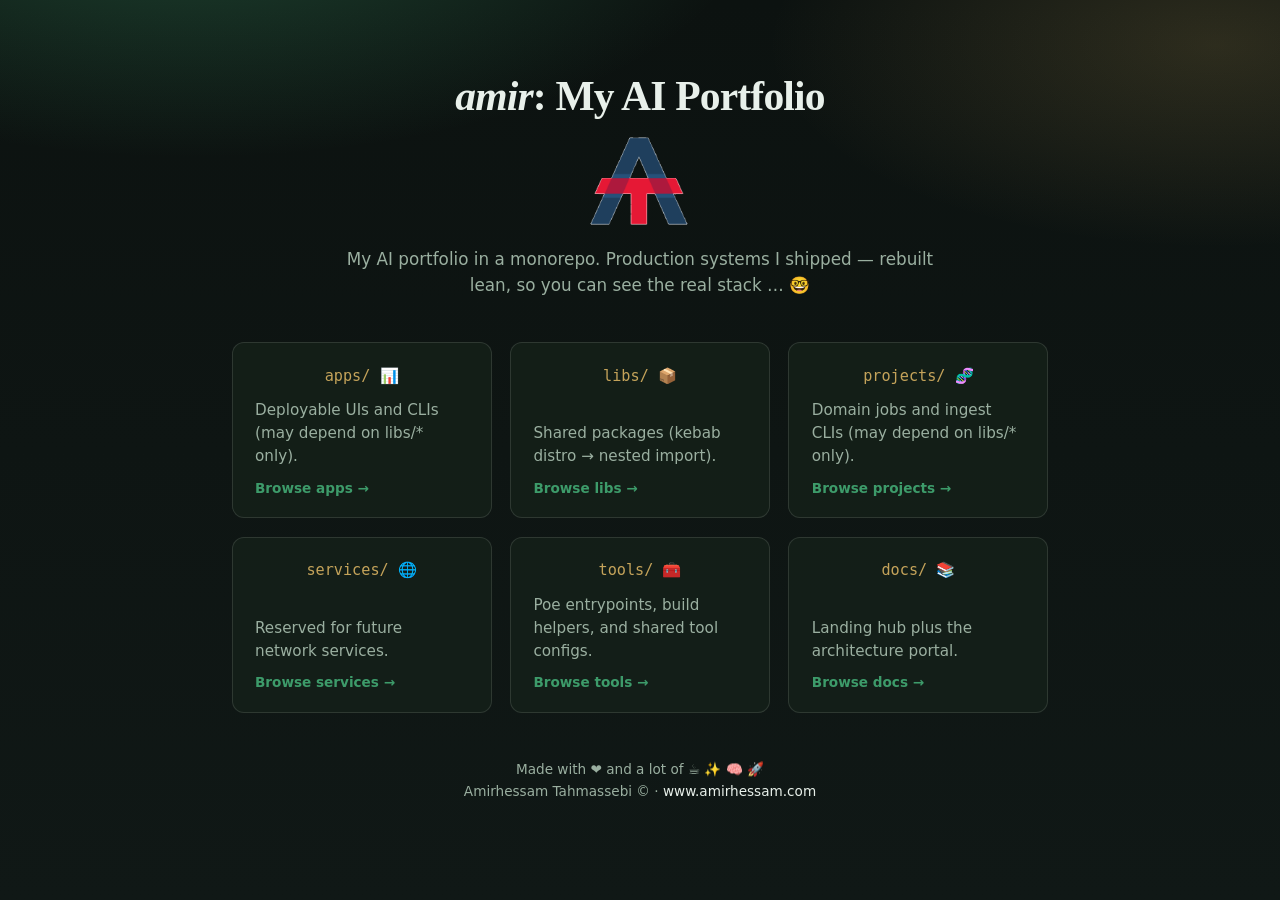
==== index.html @ 41a73098 "Fix readme + docs ..." ====
<!-- GitHub Pages branch-root shim. Edit docs/landing/index.html; keep paths in sync. -->
<!DOCTYPE html>
<html lang="en">
  <head>
    <meta charset="utf-8" />
    <meta name="viewport" content="width=device-width, initial-scale=1" />
    <title>amir: My AI Portfolio</title>
    <meta
      name="description"
      content="My AI portfolio in a monorepo — production systems I shipped, rebuilt lean so you can see the real stack."
    />
    <link rel="stylesheet" href="docs/landing/css/landing.css" />
    <link rel="icon" type="image/png" href="docs/landing/img/logo_color_clear.png" />
    <link rel="apple-touch-icon" href="docs/landing/img/logo_color_clear.png" />
  </head>
  <body>
    <main>
      <header class="brand">
        <h1><em>amir</em>: My AI Portfolio</h1>
        <img
          class="mark"
          src="docs/landing/img/logo_color_clear.png"
          alt="amir logo"
          width="104"
          height="104"
        />
        <p>
          My AI portfolio in a monorepo. Production systems I shipped — rebuilt lean, so you can see
          the real stack … 🤓
        </p>
      </header>

      <section class="cards" aria-label="Monorepo topology">
        <a class="card" href="docs/landing/apps/index.html">
          <p class="path">apps/ 📊</p>
          <p>Deployable UIs and CLIs (may depend on libs/* only).</p>
          <span>Browse apps →</span>
        </a>

        <a class="card" href="docs/landing/libs/index.html">
          <p class="path">libs/ 📦</p>
          <p>Shared packages (kebab distro → nested import).</p>
          <span>Browse libs →</span>
        </a>

        <a class="card" href="docs/landing/projects/index.html">
          <p class="path">projects/ 🧬</p>
          <p>Domain jobs and ingest CLIs (may depend on libs/* only).</p>
          <span>Browse projects →</span>
        </a>

        <a class="card" href="docs/landing/services/index.html">
          <p class="path">services/ 🌐</p>
          <p>Reserved for future network services.</p>
          <span>Browse services →</span>
        </a>

        <a class="card" href="docs/landing/tools/index.html">
          <p class="path">tools/ 🧰</p>
          <p>Poe entrypoints, build helpers, and shared tool configs.</p>
          <span>Browse tools →</span>
        </a>

        <a class="card" href="docs/landing/docs/index.html">
          <p class="path">docs/ 📚</p>
          <p>Landing hub plus the architecture portal.</p>
          <span>Browse docs →</span>
        </a>
      </section>

      <footer>
        <p>Made with ❤️ and a lot of ☕️ ✨ 🧠 🚀</p>
        <p>
          Amirhessam Tahmassebi © ·
          <a href="https://www.amirhessam.com">www.amirhessam.com</a>
        </p>
      </footer>
    </main>
  </body>
</html>
---- docs/landing/css/landing.css ----
:root {
  --bg: #0c1210;
  --surface: #152019;
  --text: #e8f0ea;
  --muted: #9aafa0;
  --accent: #3d9b6a;
  --accent-2: #c4a35a;
  --border: rgba(232, 240, 234, 0.12);
}

* {
  box-sizing: border-box;
}

body {
  margin: 0;
  min-height: 100vh;
  font-family: "Iowan Old Style", "Palatino Linotype", Palatino, Georgia, serif;
  color: var(--text);
  background:
    radial-gradient(ellipse 80% 50% at 15% -10%, rgba(61, 155, 106, 0.35), transparent 55%),
    radial-gradient(ellipse 70% 45% at 95% 5%, rgba(196, 163, 90, 0.18), transparent 50%),
    linear-gradient(180deg, #0c1210 0%, #101816 100%);
}

main {
  width: min(980px, calc(100% - 2.5rem));
  margin: 0 auto;
  padding: 4.5rem 0 3rem;
}

.brand {
  text-align: center;
  margin-bottom: 2.75rem;
}

.brand .mark {
  display: block;
  width: clamp(4.5rem, 12vw, 6.5rem);
  height: auto;
  margin: 0 auto 1rem;
}

.brand h1 {
  margin: 0 0 1rem;
  font-size: clamp(1.9rem, 4vw, 2.6rem);
  letter-spacing: -0.02em;
  font-weight: 700;
}

.brand p {
  margin: 0 auto;
  max-width: 38rem;
  color: var(--muted);
  line-height: 1.55;
  font-family: "Segoe UI", system-ui, -apple-system, sans-serif;
  font-size: 1.05rem;
}

.crumb {
  display: flex;
  justify-content: center;
  gap: 0.45rem;
  margin: 0 0 1.25rem;
  font-family: "Segoe UI", system-ui, -apple-system, sans-serif;
  font-size: 0.9rem;
  color: var(--muted);
}

.crumb a {
  color: var(--accent);
  text-decoration: none;
}

.crumb a:hover {
  text-decoration: underline;
}

.section-head {
  text-align: center;
  margin-bottom: 1.75rem;
  font-family: "Segoe UI", system-ui, -apple-system, sans-serif;
}

.section-head h2 {
  margin: 0 0 0.4rem;
  font-size: clamp(1.35rem, 3vw, 1.75rem);
  font-family: ui-monospace, "SF Mono", Menlo, Consolas, monospace;
  color: var(--accent-2);
  letter-spacing: 0.02em;
}

.section-head p {
  margin: 0 auto;
  max-width: 34rem;
  color: var(--muted);
  line-height: 1.5;
  font-size: 0.98rem;
}

.cards {
  display: flex;
  flex-wrap: wrap;
  justify-content: center;
  gap: 1.15rem;
}

.card {
  display: flex;
  flex-direction: column;
  flex: 0 1 260px;
  width: 260px;
  gap: 0.75rem;
  padding: 1.35rem 1.4rem;
  background: color-mix(in srgb, var(--surface) 90%, transparent);
  border: 1px solid var(--border);
  border-radius: 12px;
  text-decoration: none;
  color: inherit;
  transition: border-color 0.2s ease, transform 0.2s ease;
  font-family: "Segoe UI", system-ui, -apple-system, sans-serif;
}

.card:hover {
  border-color: color-mix(in srgb, var(--accent) 70%, white);
  transform: translateY(-2px);
}

.card h2,
.card h3 {
  margin: 0;
  font-size: 1.12rem;
  text-align: center;
  font-family: "Iowan Old Style", Palatino, Georgia, serif;
}

.card .path {
  margin: 0;
  text-align: center;
  font-family: ui-monospace, "SF Mono", Menlo, Consolas, monospace;
  font-size: 0.95rem;
  color: var(--accent-2);
}

.card p {
  margin: 0;
  flex: 1;
  color: var(--muted);
  font-size: 0.95rem;
  line-height: 1.5;
}

.card span {
  font-size: 0.85rem;
  font-weight: 600;
  color: var(--accent);
}

.empty {
  margin: 0 auto;
  padding: 1.15rem 1.25rem;
  border: 1px dashed var(--border);
  border-radius: 12px;
  color: var(--muted);
  font-size: 0.95rem;
  line-height: 1.5;
  max-width: 36rem;
  text-align: center;
  font-family: "Segoe UI", system-ui, -apple-system, sans-serif;
}

footer {
  margin-top: 3rem;
  text-align: center;
  color: var(--muted);
  font-size: 0.85rem;
  font-family: "Segoe UI", system-ui, -apple-system, sans-serif;
}

footer p {
  margin: 0.35rem 0;
}

footer a {
  color: var(--text);
  text-decoration: none;
}

footer a:hover {
  color: var(--accent);
  text-decoration: underline;
}
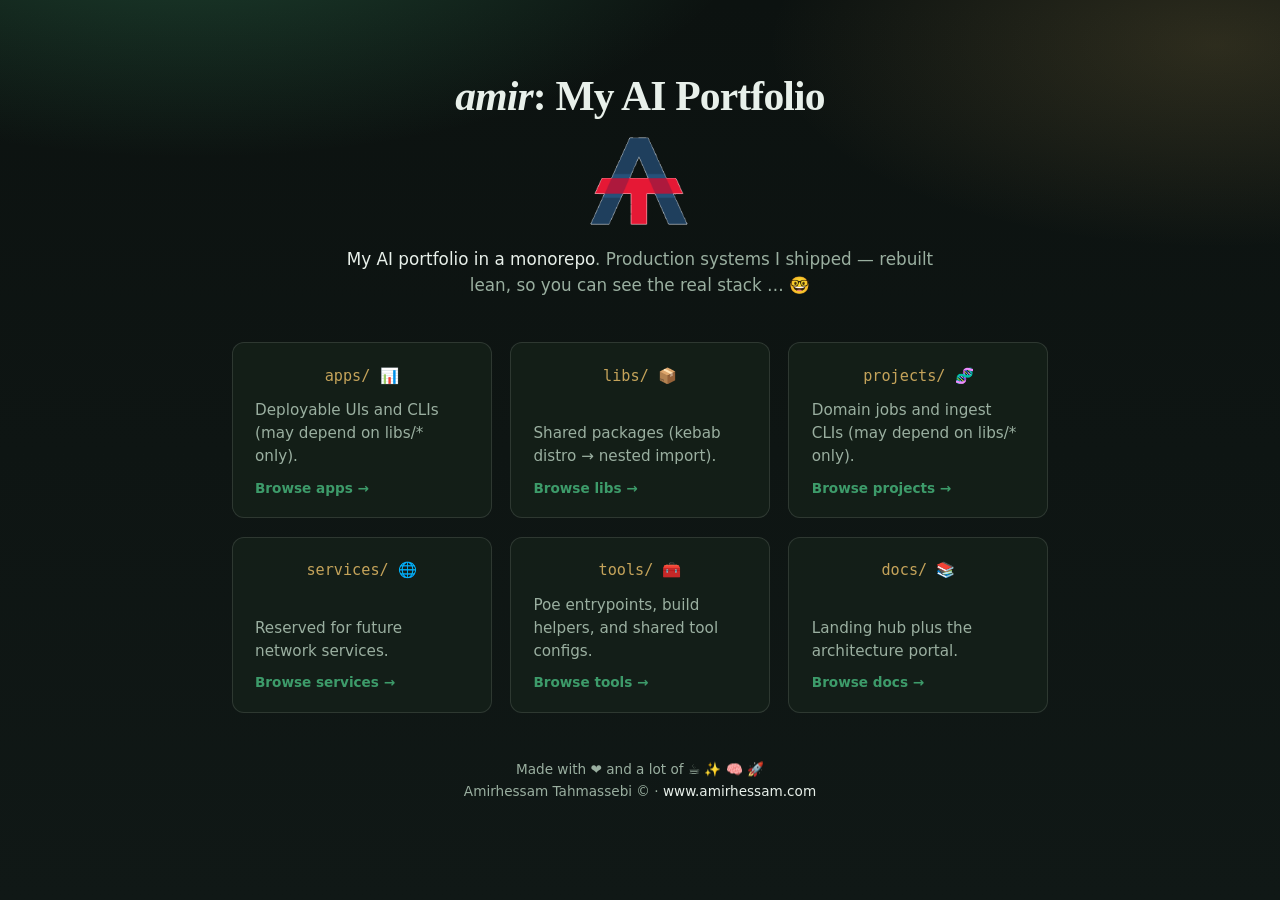
==== commit 2b658699: "Add github link to docs ..." ====
--- a/index.html
+++ b/index.html
@@ -25,8 +25,8 @@
           height="104"
         />
         <p>
-          My AI portfolio in a monorepo. Production systems I shipped — rebuilt lean, so you can see
-          the real stack … 🤓
+          <a href="https://github.com/amirhessam88/amir">My AI portfolio in a monorepo</a>.
+          Production systems I shipped — rebuilt lean, so you can see the real stack … 🤓
         </p>
       </header>
 
--- a/docs/landing/css/landing.css
+++ b/docs/landing/css/landing.css
@@ -55,6 +55,16 @@
   line-height: 1.55;
   font-family: "Segoe UI", system-ui, -apple-system, sans-serif;
   font-size: 1.05rem;
+}
+
+.brand p a {
+  color: var(--text);
+  text-decoration: none;
+}
+
+.brand p a:hover {
+  color: var(--accent);
+  text-decoration: underline;
 }
 
 .crumb {
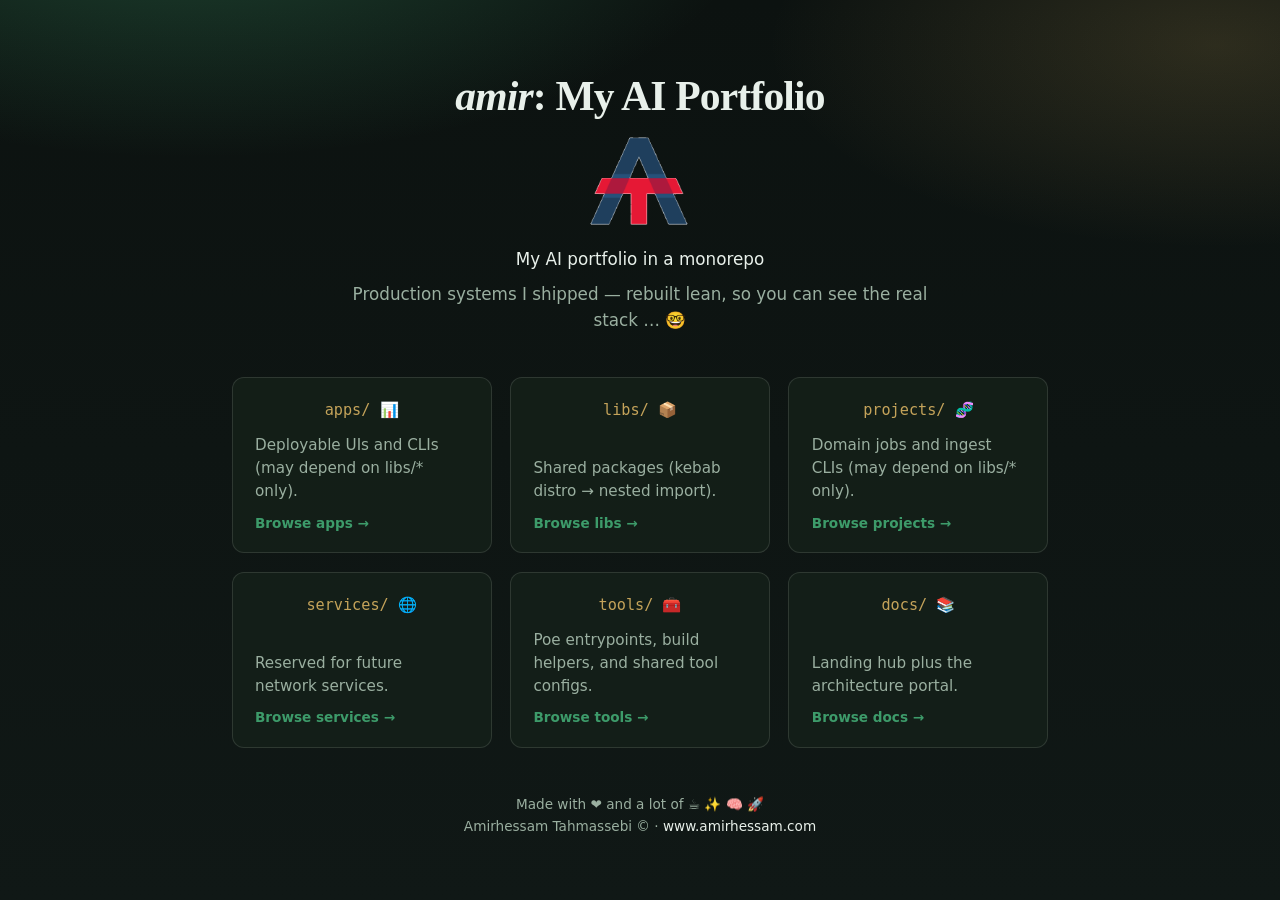
==== commit d0c495eb: "Abstract rag backends ..." ====
--- a/index.html
+++ b/index.html
@@ -25,7 +25,9 @@
           height="104"
         />
         <p>
-          <a href="https://github.com/amirhessam88/amir">My AI portfolio in a monorepo</a>.
+          <a href="https://github.com/amirhessam88/amir">My AI portfolio in a monorepo</a>
+        </p>
+        <p>
           Production systems I shipped — rebuilt lean, so you can see the real stack … 🤓
         </p>
       </header>
--- a/docs/landing/css/landing.css
+++ b/docs/landing/css/landing.css
@@ -55,6 +55,10 @@
   line-height: 1.55;
   font-family: "Segoe UI", system-ui, -apple-system, sans-serif;
   font-size: 1.05rem;
+}
+
+.brand p + p {
+  margin-top: 0.55rem;
 }
 
 .brand p a {
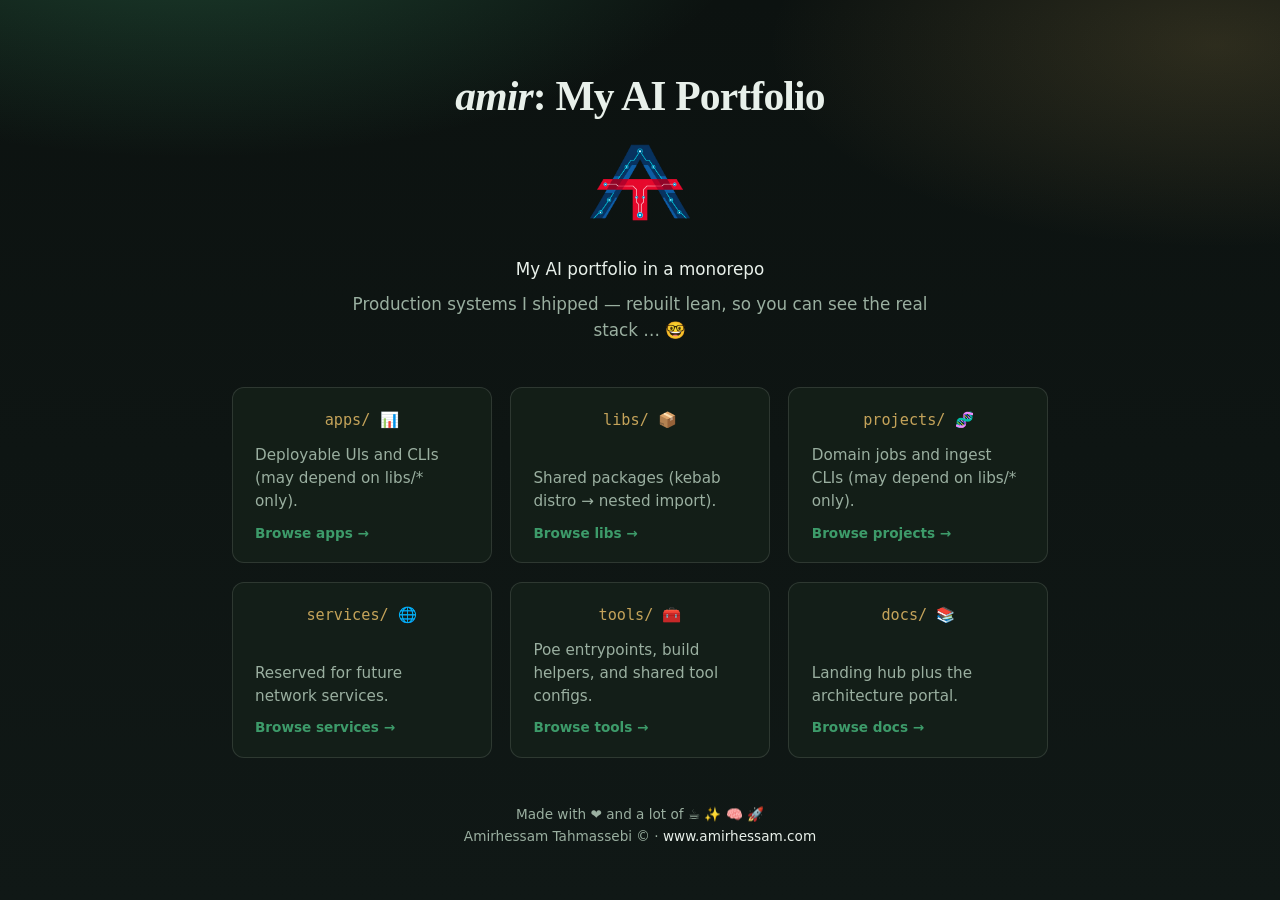
==== commit f1b00bc8: "Fix docs logo ..." ====
--- a/index.html
+++ b/index.html
@@ -10,8 +10,8 @@
       content="My AI portfolio in a monorepo — production systems I shipped, rebuilt lean so you can see the real stack."
     />
     <link rel="stylesheet" href="docs/landing/css/landing.css" />
-    <link rel="icon" type="image/png" href="docs/landing/img/logo_color_clear.png" />
-    <link rel="apple-touch-icon" href="docs/landing/img/logo_color_clear.png" />
+    <link rel="icon" type="image/png" href="assets/img/logo_color_clear.png" />
+    <link rel="apple-touch-icon" href="assets/img/logo_color_clear.png" />
   </head>
   <body>
     <main>
@@ -19,7 +19,7 @@
         <h1><em>amir</em>: My AI Portfolio</h1>
         <img
           class="mark"
-          src="docs/landing/img/logo_color_clear.png"
+          src="assets/img/logo_color_clear.png"
           alt="amir logo"
           width="104"
           height="104"
